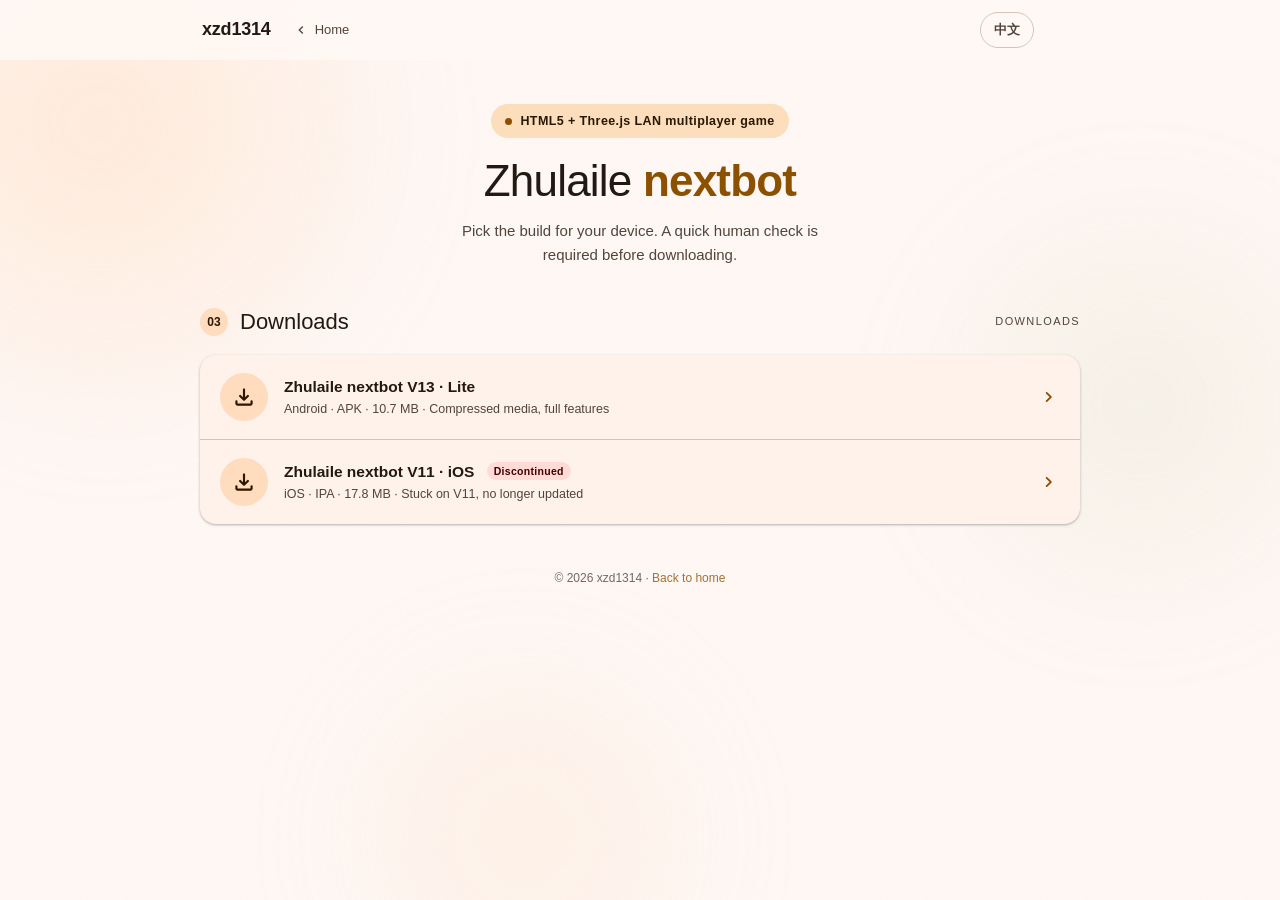
==== zhulai/index.html @ b6c8a09b "Add standalone /zhulai download page with Turnstile verification" ====
<!DOCTYPE html>
<html lang="zh-CN" data-theme="light" data-lang="zh">
<head>
<meta charset="UTF-8">
<meta name="viewport" content="width=device-width, initial-scale=1, viewport-fit=cover">
<meta name="theme-color" content="#FFF8F5">
<meta http-equiv="Cache-Control" content="no-cache, no-store, must-revalidate">
<title>猪来了 nextbot · 下载</title>
<meta name="description" content="猪来了 nextbot 安卓 / iOS 客户端下载页，下载前需完成人机验证。">
<link rel="canonical" href="https://xzd1314.top/zhulai">
<link rel="icon" href="/favicon.ico" sizes="32x32">
<link rel="icon" href="/favicon.svg" type="image/svg+xml">
<link rel="apple-touch-icon" href="/apple-touch-icon.png">
<style>
/* ============ M3 tokens ============ */
:root{
  --primary:#8B5000;            --on-primary:#FFFFFF;
  --primary-container:#FFDCBE;  --on-primary-container:#2D1600;
  --secondary:#6F5B40;          --on-secondary:#FFFFFF;
  --secondary-container:#FCDEBC;--on-secondary-container:#281806;
  --tertiary:#58633C;           --on-tertiary:#FFFFFF;
  --tertiary-container:#DCE8B4; --on-tertiary-container:#161E01;
  --error:#BA1A1A;              --error-container:#FFDAD6; --on-error-container:#410002;
  --surface:#FFF8F5;            --on-surface:#221A12;
  --surface-variant:#F3DFD1;    --on-surface-variant:#52443A;
  --surface-container-lowest:#FFFFFF;
  --surface-container-low:#FFF2EA;
  --surface-container:#F9E9DE;
  --surface-container-high:#F3E3D8;
  --surface-container-highest:#EDDDD2;
  --outline:#857469;            --outline-variant:#D7C3B5;
  --inverse-surface:#382E27;     --inverse-on-surface:#FCEDE2;
  --shadow:0,0,0;
  --appbar-bg:rgba(255,248,245,.86);
  --state-hover:rgba(34,26,18,.06);
  --state-press:rgba(34,26,18,.12);
  --glass:rgba(255,255,255,.34);
  --glass-border:rgba(255,255,255,.85);
  --glass-shadow:0 10px 40px rgba(80,50,20,.26);
  --font:"Roboto","Noto Sans SC",-apple-system,BlinkMacSystemFont,"Segoe UI","PingFang SC","Microsoft YaHei",sans-serif;
  --r-xs:8px; --r-sm:12px; --r-md:16px; --r-lg:28px; --r-full:999px;
  --ease:cubic-bezier(.2,0,0,1);
}
[data-theme="dark"]{
  --primary:#FFB86B;            --on-primary:#4A2800;
  --primary-container:#6A3C00;  --on-primary-container:#FFDCBE;
  --secondary:#DFC3A4;          --on-secondary:#3E2D16;
  --secondary-container:#57442B;--on-secondary-container:#FCDEBC;
  --tertiary:#C0CC9A;           --on-tertiary:#2A340F;
  --tertiary-container:#414B27; --on-tertiary-container:#DCE8B4;
  --error:#FFB4AB;              --error-container:#93000A; --on-error-container:#FFDAD6;
  --surface:#191210;            --on-surface:#EFE0D6;
  --surface-variant:#52443A;    --on-surface-variant:#D7C3B5;
  --surface-container-lowest:#120D0B;
  --surface-container-low:#221A16;
  --surface-container:#261E1A;
  --surface-container-high:#312823;
  --surface-container-highest:#3C332D;
  --outline:#A08D80;            --outline-variant:#52443A;
  --inverse-surface:#EFE0D6;    --inverse-on-surface:#382E27;
  --shadow:0,0,0;
  --appbar-bg:rgba(25,18,16,.86);
  --state-hover:rgba(239,224,214,.08);
  --state-press:rgba(239,224,214,.14);
  --glass:rgba(34,27,23,.42);
  --glass-border:rgba(255,255,255,.22);
  --glass-shadow:0 10px 40px rgba(0,0,0,.6);
}
*{box-sizing:border-box;margin:0;padding:0}
html{scroll-behavior:smooth;-webkit-text-size-adjust:100%}
body{
  font-family:var(--font);background:var(--surface);color:var(--on-surface);
  line-height:1.5;-webkit-font-smoothing:antialiased;font-size:16px;min-height:100vh;
  transition:background .3s var(--ease),color .3s var(--ease);
}
img{display:block;max-width:100%}
a{color:inherit;text-decoration:none}
button{font-family:inherit}
.wrap{width:min(880px,100% - 48px);margin-inline:auto}
@media(max-width:600px){.wrap{width:calc(100% - 32px)}}
.i{width:24px;height:24px;fill:currentColor;flex:none;display:block}
.i-20{width:20px;height:20px}

/* ===== 语言切换 ===== */
[data-lang="zh"] .en{display:none!important}
[data-lang="en"] .zh{display:none!important}

/* ===== 背景 ===== */
.bg{position:fixed;inset:0;z-index:-1;overflow:hidden;pointer-events:none}
.bg i{position:absolute;display:block;border-radius:50%;filter:blur(60px);opacity:.45;animation:float 18s ease-in-out infinite}
.bg .b1{width:44vw;height:44vw;min-width:300px;min-height:300px;left:-10vw;top:-8vw;
  background:radial-gradient(circle at 40% 40%,rgba(255,196,140,.6),transparent 70%)}
.bg .b2{width:38vw;height:38vw;min-width:260px;min-height:260px;right:-8vw;top:18vh;
  background:radial-gradient(circle at 50% 50%,rgba(190,205,150,.4),transparent 70%);animation-delay:-6s}
.bg .b3{width:34vw;height:34vw;min-width:240px;min-height:240px;left:24vw;bottom:-12vw;
  background:radial-gradient(circle at 50% 50%,rgba(255,214,170,.5),transparent 70%);animation-delay:-12s}
@keyframes float{0%,100%{transform:translate3d(0,0,0)}50%{transform:translate3d(0,-24px,0)}}
.bg-noise{position:fixed;inset:0;z-index:-1;pointer-events:none;opacity:.035;mix-blend-mode:multiply;
  background-image:url("data:image/svg+xml,%3Csvg xmlns='http://www.w3.org/2000/svg' width='160' height='160'%3E%3Cfilter id='n'%3E%3CfeTurbulence type='fractalNoise' baseFrequency='.8' numOctaves='3'/%3E%3C/filter%3E%3Crect width='160' height='160' filter='url(%23n)'/%3E%3C/svg%3E")}
[data-theme="dark"] .bg-noise{mix-blend-mode:screen;opacity:.05}
@media (prefers-reduced-motion: reduce){.bg i{animation:none}}

/* ===== Top app bar ===== */
.appbar{position:sticky;top:0;z-index:100;height:60px;background:var(--appbar-bg);
  backdrop-filter:blur(16px) saturate(1.2);-webkit-backdrop-filter:blur(16px) saturate(1.2);
  border-bottom:1px solid transparent;transition:border-color .2s,background .2s}
.appbar.scrolled{border-bottom-color:var(--outline-variant);background:var(--surface-container)}
.appbar .wrap{height:100%;display:flex;align-items:center;gap:6px}
.appbar .title{font-size:18px;font-weight:600;margin-left:2px;letter-spacing:-.2px}
.back-link{display:inline-flex;align-items:center;gap:6px;font-size:13px;font-weight:500;
  color:var(--on-surface-variant);padding:6px 10px;border-radius:var(--r-full);margin-left:6px;
  transition:background .2s,color .2s}
.back-link:hover{background:var(--state-hover);color:var(--on-surface)}
.back-link .i{width:16px;height:16px}
.appbar .spacer{flex:1}
.icon-btn{width:40px;height:40px;border-radius:var(--r-full);border:0;background:transparent;
  color:var(--on-surface-variant);display:grid;place-items:center;cursor:pointer;
  transition:background .3s var(--ease),color .3s var(--ease),transform .3s var(--ease)}
.icon-btn:hover{background:var(--state-hover);color:var(--on-surface)}
.icon-btn:active{background:var(--state-press);transform:scale(.92)}
.lang-btn{width:auto;padding:0 13px;height:36px;border-radius:var(--r-full);font-size:13px;font-weight:600;
  border:1px solid var(--outline-variant);color:var(--on-surface-variant);background:transparent;cursor:pointer}
.lang-btn:hover{background:var(--state-hover);color:var(--on-surface)}
.lang-btn:active{background:var(--state-press)}

/* ===== Hero ===== */
.hero{padding:44px 0 12px;text-align:center}
.hero .badge-top{display:inline-flex;align-items:center;gap:8px;height:34px;padding:0 14px;
  border-radius:var(--r-full);background:var(--secondary-container);color:var(--on-secondary-container);
  font-size:12.5px;font-weight:600;letter-spacing:.4px;margin-bottom:18px}
.hero .badge-top .dot{width:7px;height:7px;border-radius:50%;background:var(--primary)}
.hero h1{font-size:clamp(30px,6vw,44px);line-height:1.15;font-weight:500;letter-spacing:-.8px;margin-bottom:12px}
.hero h1 b{font-weight:700;color:var(--primary)}
.hero .lede{font-size:15px;line-height:24px;color:var(--on-surface-variant);max-width:44ch;margin:0 auto}

/* ===== Sections ===== */
section{padding:28px 0 8px}
.sec-head{display:flex;align-items:center;gap:12px;margin-bottom:18px}
.sec-head .num{width:28px;height:28px;border-radius:var(--r-full);background:var(--primary-container);
  color:var(--on-primary-container);display:grid;place-items:center;font-size:12px;font-weight:700;flex:none}
h2{font-size:22px;line-height:30px;font-weight:500}
.sec-head .en-label{margin-left:auto;font-size:11px;letter-spacing:1.4px;text-transform:uppercase;color:var(--on-surface-variant)}

/* ===== Download cards ===== */
.dl-card{background:var(--surface-container-low);border-radius:var(--r-md);overflow:hidden;
  box-shadow:0 1px 2px rgba(var(--shadow),.2),0 1px 3px 1px rgba(var(--shadow),.08)}
.dl-item{display:flex;align-items:center;gap:16px;padding:18px 20px;cursor:pointer;position:relative;overflow:hidden;
  transition:background .3s var(--ease),box-shadow .35s var(--ease),transform .35s var(--ease);
  -webkit-tap-highlight-color:transparent}
.dl-item:hover{box-shadow:inset 0 0 0 1px var(--outline-variant),0 6px 18px -8px rgba(80,50,20,.28)}
.dl-item:active{transform:scale(.995)}
.dl-item + .dl-item{border-top:1px solid var(--outline-variant)}
.dl-item:hover{background:var(--surface-container)}
.dl-ico{width:48px;height:48px;border-radius:var(--r-full);background:var(--primary-container);
  color:var(--on-primary-container);display:grid;place-items:center;flex:none}
.dl-ico .i{width:26px;height:26px}
.dl-txt{flex:1;min-width:0}
.dl-txt .n{font-size:15.5px;font-weight:600;line-height:22px}
.dl-txt .m{font-size:12.5px;color:var(--on-surface-variant);line-height:18px;margin-top:2px}
.dl-item > .chev{color:var(--primary);width:22px;height:22px;flex:none}
.badge{display:inline-flex;align-items:center;height:18px;padding:0 7px;margin-left:8px;border-radius:999px;
  background:var(--error-container);color:var(--on-error-container);font-size:10.5px;font-weight:600;letter-spacing:.3px;vertical-align:2px}
@media(max-width:520px){
  .dl-item{gap:12px;padding:16px 14px}
  .dl-ico{width:42px;height:42px}
  .dl-ico .i{width:23px;height:23px}
  .dl-txt .n{font-size:14px;line-height:20px}
  .dl-txt .m{font-size:11.5px;line-height:17px}
  .badge{font-size:9.5px;height:16px;margin-left:5px}
}

/* ===== Buttons ===== */
.btn{height:42px;padding:0 22px;border-radius:var(--r-full);border:0;cursor:pointer;
  font-size:14px;font-weight:600;letter-spacing:.1px;display:inline-flex;align-items:center;justify-content:center;gap:8px;
  transition:box-shadow .38s var(--ease),background .28s var(--ease),transform .28s var(--ease),color .28s var(--ease)}
.btn-filled{background:var(--primary);color:var(--on-primary)}
.btn-filled:hover{box-shadow:0 1px 2px rgba(var(--shadow),.3),0 2px 6px 2px rgba(var(--shadow),.15)}
.btn-outlined{background:transparent;color:var(--primary);border:1px solid var(--outline)}
.btn-outlined:hover{background:rgba(139,80,0,.08)}
[data-theme="dark"] .btn-outlined:hover{background:rgba(255,184,107,.1)}
.btn:active{transform:scale(.97)}

/* ===== Dialogs ===== */
.dlg-backdrop{position:fixed;inset:0;z-index:200;display:grid;place-items:center;padding:20px;
  background:rgba(20,12,8,.5);backdrop-filter:blur(6px);-webkit-backdrop-filter:blur(6px);animation:fadeIn .2s var(--ease)}
.dlg-backdrop[hidden]{display:none}
@keyframes fadeIn{from{opacity:0}to{opacity:1}}
.dlg{width:min(420px,100%);max-height:calc(100vh - 40px);overflow:auto;background:var(--surface-container-high);color:var(--on-surface);
  border-radius:var(--r-lg);padding:24px;box-shadow:0 12px 40px rgba(0,0,0,.35);animation:pop .26s var(--ease)}
@keyframes pop{from{transform:scale(.94) translateY(10px);opacity:0}to{transform:scale(1) translateY(0);opacity:1}}
.dlg h3{font-size:19px;font-weight:600;margin-bottom:8px}
.dlg p{font-size:13.5px;line-height:20px;color:var(--on-surface-variant);margin-bottom:6px}
.dlg-actions{display:flex;justify-content:flex-end;gap:10px;margin-top:18px;flex-wrap:wrap}
.ts-box{margin-top:14px;min-height:0}
#dlStatus{min-height:18px;margin:10px 0 0;font-size:13.5px;font-weight:600;color:var(--tertiary)}
@media(max-width:520px){.dlg{padding:20px}.dlg-actions .btn{flex:1}}

/* ===== Footer ===== */
.foot{text-align:center;color:var(--on-surface-variant);font-size:12px;line-height:20px;
  padding:36px 16px 40px;opacity:.8}
.foot a{color:var(--primary);font-weight:500}
</style>
</head>
<body id="top">
<div class="bg" aria-hidden="true"><i class="b1"></i><i class="b2"></i><i class="b3"></i></div>
<div class="bg-noise" aria-hidden="true"></div>

<header class="appbar" id="appbar">
  <div class="wrap">
    <span class="title">xzd1314</span>
    <a class="back-link" href="/" aria-label="返回主页">
      <svg class="i" viewBox="0 0 24 24"><path d="M15.41 7.41 14 6l-6 6 6 6 1.41-1.41L10.83 12z"/></svg>
      <span class="zh">主页</span><span class="en">Home</span>
    </a>
    <div class="spacer"></div>
    <button class="lang-btn" id="langBtn" aria-label="Switch language">
      <span class="zh">EN</span><span class="en">中文</span>
    </button>
    <button class="icon-btn" id="themeBtn" aria-label="切换主题">
      <svg class="i" id="themeIcon" viewBox="0 0 960 960"></svg>
    </button>
  </div>
</header>

<main class="wrap">
  <section class="hero">
    <span class="badge-top"><span class="dot"></span><span class="zh">HTML5 + Three.js 局域网联机游戏</span><span class="en">HTML5 + Three.js LAN multiplayer game</span></span>
    <h1><span class="zh">猪来了 </span><span class="en">Zhulaile </span><b>nextbot</b></h1>
    <p class="lede"><span class="zh">选择适合你设备的版本下载。为了保护资源，下载前需要完成一次人机验证。</span><span class="en">Pick the build for your device. A quick human check is required before downloading.</span></p>
  </section>

  <section id="downloads">
    <div class="sec-head"><span class="num">03</span>
      <h2><span class="zh">下载</span><span class="en">Downloads</span></h2>
      <span class="en-label">Downloads</span></div>
    <div class="dl-card">
      <a class="dl-item" role="link" tabindex="0" data-href="https://cdn.xzd1314.top/downloads/zhulaile-nextbot-v13.apk">
        <div class="dl-ico"><svg class="i" viewBox="0 -960 960 960"><path d="M480-337q-8 0-15-2.5t-13-8.5L308-492q-12-12-11.5-28t11.5-28q12-12 28.5-12.5T365-549l75 75v-286q0-17 11.5-28.5T480-800q17 0 28.5 11.5T520-760v286l75-75q12-12 28.5-11.5T652-548q11 12 11.5 28T652-492L508-348q-6 6-13 8.5t-15 2.5ZM240-160q-33 0-56.5-23.5T160-240v-80q0-17 11.5-28.5T200-360q17 0 28.5 11.5T240-320v80h480v-80q0-17 11.5-28.5T760-360q17 0 28.5 11.5T800-320v80q0 33-23.5 56.5T720-160H240Z"/></svg></div>
        <div class="dl-txt"><div class="n"><span class="zh">猪来了 nextbot V13 · 轻量版</span><span class="en">Zhulaile nextbot V13 · Lite</span></div>
          <div class="m"><span class="zh">Android · APK · 10.7 MB · 素材压缩（图片/音频降质），功能完整</span><span class="en">Android · APK · 10.7 MB · Compressed media, full features</span></div></div>
        <svg class="i chev" viewBox="0 -960 960 960"><path d="M504-480 348-636q-11-11-11-28t11-28q11-11 28-11t28 11l184 184q6 6 8.5 13t2.5 15q0 8-2.5 15t-8.5 13L404-268q-11 11-28 11t-28-11q-11-11-11-28t11-28l156-156Z"/></svg>
      </a>
      <a class="dl-item" role="link" tabindex="0" data-href="https://cdn.xzd1314.top/downloads/zhulaile-nextbot-v11.ipa" data-ios="1">
        <div class="dl-ico"><svg class="i" viewBox="0 -960 960 960"><path d="M480-337q-8 0-15-2.5t-13-8.5L308-492q-12-12-11.5-28t11.5-28q12-12 28.5-12.5T365-549l75 75v-286q0-17 11.5-28.5T480-800q17 0 28.5 11.5T520-760v286l75-75q12-12 28.5-11.5T652-548q11 12 11.5 28T652-492L508-348q-6 6-13 8.5t-15 2.5ZM240-160q-33 0-56.5-23.5T160-240v-80q0-17 11.5-28.5T200-360q17 0 28.5 11.5T240-320v80h480v-80q0-17 11.5-28.5T760-360q17 0 28.5 11.5T800-320v80q0 33-23.5 56.5T720-160H240Z"/></svg></div>
        <div class="dl-txt"><div class="n"><span class="zh">猪来了 nextbot V11 · iOS</span><span class="en">Zhulaile nextbot V11 · iOS</span>
            <span class="badge"><span class="zh">已停止更新</span><span class="en">Discontinued</span></span></div>
          <div class="m">iOS · IPA · 17.8 MB · <span class="zh">停留在 V11，不再更新</span><span class="en">Stuck on V11, no longer updated</span></div></div>
        <svg class="i chev" viewBox="0 -960 960 960"><path d="M504-480 348-636q-11-11-11-28t11-28q11-11 28-11t28 11l184 184q6 6 8.5 13t2.5 15q0 8-2.5 15t-8.5 13L404-268q-11 11-28 11t-28-11q-11-11-11-28t11-28l156-156Z"/></svg>
      </a>
    </div>
  </section>
</main>

<div class="foot">
  <span class="zh">© 2026 xzd1314 · </span><span class="en">© 2026 xzd1314 · </span>
  <a href="/"><span class="zh">返回主页</span><span class="en">Back to home</span></a>
</div>

<!-- iOS 停止更新提示 -->
<div class="dlg-backdrop" id="iosBackdrop" hidden>
  <div class="dlg" role="dialog" aria-modal="true" aria-labelledby="iosTitle">
    <h3 id="iosTitle"><span class="zh">iOS 版已停止更新</span><span class="en">iOS version discontinued</span></h3>
    <p><span class="zh">iPhone / iPad 版本永久停留在 V11，不会再更新，功能可能落后于安卓版。确定继续下载吗？</span>
       <span class="en">The iOS build is permanently stuck on V11 and will not be updated. Continue anyway?</span></p>
    <div class="dlg-actions">
      <button class="btn btn-outlined" id="iosCancel" type="button"><span class="zh">取消</span><span class="en">Cancel</span></button>
      <button class="btn btn-filled" id="iosOk" type="button"><span class="zh">继续下载</span><span class="en">Continue</span></button>
    </div>
  </div>
</div>

<!-- 下载前人机验证 -->
<div class="dlg-backdrop" id="dlgBackdrop" hidden>
  <div class="dlg" role="dialog" aria-modal="true" aria-labelledby="dlgTitle">
    <h3 id="dlgTitle"><span class="zh">下载前先验证</span><span class="en">Verify before download</span></h3>
    <p><span class="zh">完成下面的人机验证后会自动开始下载。</span><span class="en">Complete the check below and the download starts automatically.</span></p>
    <div class="ts-box" id="dlTs"></div>
    <p id="dlStatus"></p>
    <div class="dlg-actions">
      <button class="btn btn-outlined" id="dlgCancel" type="button"><span class="zh">取消</span><span class="en">Cancel</span></button>
    </div>
  </div>
</div>

<script src="https://challenges.cloudflare.com/turnstile/v0/api.js?render=explicit" async defer></script>
<script>
(function(){
  var root=document.documentElement;
  var params=new URLSearchParams(location.search);

  /* ---------- 主题 ---------- */
  var SUN='M480-360q50 0 85-35t35-85q0-50-35-85t-85-35q-50 0-85 35t-35 85q0 50 35 85t85 35Zm0 80q-83 0-141.5-58.5T280-480q0-83 58.5-141.5T480-680q83 0 141.5 58.5T680-480q0 83-58.5 141.5T480-280ZM80-440q-17 0-28.5-11.5T40-480q0-17 11.5-28.5T80-520h80q17 0 28.5 11.5T200-480q0 17-11.5 28.5T160-440H80Zm720 0q-17 0-28.5-11.5T760-480q0-17 11.5-28.5T800-520h80q17 0 28.5 11.5T920-480q0 17-11.5 28.5T880-440h-80ZM480-760q-17 0-28.5-11.5T440-800v-80q0-17 11.5-28.5T480-920q17 0 28.5 11.5T520-880v80q0 17-11.5 28.5T480-760Zm0 720q-17 0-28.5-11.5T440-80v-80q0-17 11.5-28.5T480-200q17 0 28.5 11.5T520-160v80q0 17-11.5 28.5T480-40ZM226-678l-43-42q-12-11-11.5-28t11.5-29q12-12 29-12t28 12l42 43q11 12 11 28t-11 28q-11 12-27.5 11.5T226-678Zm494 495-42-43q-11-12-11-28.5t11-27.5q11-12 27.5-11.5T734-282l43 42q12 11 11.5 28T777-183q-12 12-29 12t-28-12Zm-42-495q-12-11-11.5-27.5T678-734l42-43q11-12 28-11.5t29 11.5q12 12 12 29t-12 28l-43 42q-12 11-28 11t-28-11ZM183-183q-12-12-12-29t12-28l43-42q12-11 28.5-11t27.5 11q12 11 11.5 27.5T282-226l-42 43q-11 12-28 11.5T183-183Zm297-297Z';
  var MOON='M480-120q-151 0-255.5-104.5T120-480q0-138 90-239.5T440-838q13-2 23 3.5t16 14.5q6 9 6.5 21t-7.5 23q-17 26-25.5 55t-8.5 61q0 90 63 153t153 63q31 0 61.5-9t54.5-25q11-7 22.5-6.5T819-479q10 5 15.5 15t3.5 24q-14 138-117.5 229T480-120Zm0-80q88 0 158-48.5T740-375q-20 5-40 8t-40 3q-123 0-209.5-86.5T364-660q0-20 3-40t8-40q-78 32-126.5 102T200-480q0 116 82 198t198 82Zm-10-270Z';
  var saved=localStorage.getItem('theme');
  var prefersDark=matchMedia('(prefers-color-scheme: dark)').matches;
  var qs=params.get('theme');
  var theme=(qs==='dark'||qs==='light')?qs:(saved||(prefersDark?'dark':'light'));
  root.setAttribute('data-theme',theme);
  var metaTheme=document.querySelector('meta[name="theme-color"]');
  function syncTheme(){
    document.getElementById('themeIcon').innerHTML='<path d="'+(theme==='dark'?SUN:MOON)+'"/>';
    if(metaTheme) metaTheme.setAttribute('content',theme==='dark'?'#191210':'#FFF8F5');
  }
  syncTheme();
  document.getElementById('themeBtn').addEventListener('click',function(){
    theme=theme==='dark'?'light':'dark';
    root.setAttribute('data-theme',theme);
    localStorage.setItem('theme',theme);
    syncTheme();
    try{ if(window.turnstile) turnstile.remove('#dlTs'); }catch(e){}
    dlRendered=false;
  });

  /* ---------- 语言 ---------- */
  function curLang(){ return root.getAttribute('data-lang')==='en'?'en':'zh-cn'; }
  function isEn(){ return root.getAttribute('data-lang')==='en'; }
  var storedLang=localStorage.getItem('lang');
  var sysZh=(navigator.language||'zh').toLowerCase().indexOf('zh')===0;
  var qlang=params.get('lang');
  var lang=(qlang==='en'||qlang==='zh')?qlang:(storedLang||(sysZh?'zh':'en'));
  if(lang!=='zh'&&lang!=='en') lang='zh';
  function applyLang(l){
    lang=l;
    root.setAttribute('data-lang',l);
    root.setAttribute('lang', l==='zh'?'zh-CN':'en');
    localStorage.setItem('lang',l);
    document.title = l==='zh' ? '猪来了 nextbot · 下载' : 'Zhulaile nextbot · Download';
  }
  applyLang(lang);
  document.getElementById('langBtn').addEventListener('click',function(){ applyLang(lang==='zh'?'en':'zh'); });

  /* ---------- AppBar 状态 ---------- */
  var bar=document.getElementById('appbar');
  addEventListener('scroll',function(){ bar.classList.toggle('scrolled',scrollY>8); },{passive:true});

  /* ---------- Turnstile 下载验证 ---------- */
  var SK='0x4AAAAAAEYslAufS7xZQ-Jn';
  var dlg=document.getElementById('dlgBackdrop');
  var dlRendered=false, pending=null;
  var dlgOpenedAt=0, dlTimer=null, dlDone=false;
  var DL_MIN_SHOW=1200;

  function onDlToken(tok){
    if(dlDone) return;
    fetch('/api/verify',{
      method:'POST', headers:{'Content-Type':'application/json'},
      body:JSON.stringify({token:tok})
    }).then(function(r){ return r.json(); }).then(function(j){
      if(j && j.ok && !dlDone){
        dlDone=true;
        try{ sessionStorage.setItem('dl_ok','1'); }catch(e){}
        var st=document.getElementById('dlStatus');
        if(st) st.textContent=isEn()?'Verified — starting download…':'验证成功，即将开始下载…';
        var wait=Math.max(0, DL_MIN_SHOW-(Date.now()-dlgOpenedAt));
        dlTimer=setTimeout(function(){
          dlg.hidden=true;
          if(st) st.textContent='';
          if(pending){ location.href=pending; pending=null; }
        }, wait);
      } else if(!dlDone) {
        alert(isEn()?'Verification failed, try again.':'验证失败，请重试。');
        try{ turnstile.reset('#dlTs'); }catch(e){}
      }
    }).catch(function(){
      alert(isEn()?'Verification failed, try again.':'验证失败，请重试。');
      try{ turnstile.reset('#dlTs'); }catch(e){}
    });
  }

  function openDlg(){
    dlg.hidden=false;
    dlgOpenedAt=Date.now(); dlDone=false;
    if(dlTimer){ clearTimeout(dlTimer); dlTimer=null; }
    var st=document.getElementById('dlStatus'); if(st) st.textContent='';
    if(!window.turnstile){ return setTimeout(openDlg,300); }
    if(!dlRendered){
      dlRendered=true;
      turnstile.render('#dlTs',{sitekey:SK, theme:curThemeFromDom(), language:curLang(), callback:onDlToken,
        'expired-callback':function(){ try{turnstile.reset('#dlTs');}catch(e){} },
        'error-callback':function(){ try{turnstile.reset('#dlTs');}catch(e){} }});
    } else {
      try{ turnstile.reset('#dlTs'); }catch(e){}
    }
  }
  function curThemeFromDom(){ return root.getAttribute('data-theme')==='dark'?'dark':'light'; }

  var iosDlg=document.getElementById('iosBackdrop');
  function startDownload(href){
    if(!href) return;
    var ok=false; try{ ok=sessionStorage.getItem('dl_ok')==='1'; }catch(e){}
    if(ok){ location.href=href; return; }
    pending=href; openDlg();
  }

  document.querySelectorAll('.dl-item').forEach(function(a){
    function activate(e){
      if(e) e.preventDefault();
      var href=a.getAttribute('data-href');
      var ack=false; try{ ack=sessionStorage.getItem('ios_ack')==='1'; }catch(e){}
      if(a.hasAttribute('data-ios') && !ack){ pending=href; if(iosDlg) iosDlg.hidden=false; return; }
      startDownload(href);
    }
    a.addEventListener('click',activate);
    a.addEventListener('keydown',function(e){
      if(e.key==='Enter'||e.key===' '){ e.preventDefault(); activate(); }
    });
  });

  if(iosDlg){
    document.getElementById('iosOk').addEventListener('click',function(){
      try{ sessionStorage.setItem('ios_ack','1'); }catch(e){}
      iosDlg.hidden=true; startDownload(pending);
    });
    document.getElementById('iosCancel').addEventListener('click',function(){ iosDlg.hidden=true; pending=null; });
    iosDlg.addEventListener('click',function(e){ if(e.target===iosDlg){ iosDlg.hidden=true; pending=null; } });
  }

  function closeDlg(){
    dlg.hidden=true; pending=null;
    if(dlTimer){ clearTimeout(dlTimer); dlTimer=null; }
    dlDone=false;
    var st=document.getElementById('dlStatus'); if(st) st.textContent='';
    try{ turnstile.reset('#dlTs'); }catch(e){}
  }
  document.getElementById('dlgCancel').addEventListener('click',closeDlg);
  dlg.addEventListener('click',function(e){ if(e.target===dlg) closeDlg(); });
  document.addEventListener('keydown',function(e){
    if(e.key==='Escape'){ if(!dlg.hidden) closeDlg(); if(iosDlg&&!iosDlg.hidden){iosDlg.hidden=true;pending=null;} }
  });

  /* ---------- 触控涟漪 ---------- */
  document.addEventListener('pointerdown',function(ev){
    var host=ev.target.closest('.btn,.icon-btn,.lang-btn,.dl-item,.back-link');
    if(!host) return;
    var r=host.getBoundingClientRect();
    var d=Math.max(r.width,r.height);
    var s=document.createElement('span');
    s.className='ripple';
    s.style.cssText='position:absolute;border-radius:50%;transform:scale(0);pointer-events:none;background:currentColor;opacity:.18;animation:rip .6s var(--ease) forwards;width:'+d+'px;height:'+d+'px;left:'+(ev.clientX-r.left-d/2)+'px;top:'+(ev.clientY-r.top-d/2)+'px;';
    host.appendChild(s);
    setTimeout(function(){ s.remove(); },620);
  });
  var rp=document.createElement('style');
  rp.textContent='@keyframes rip{to{transform:scale(2.6);opacity:0}}';
  document.head.appendChild(rp);
})();
</script>
</body>
</html>
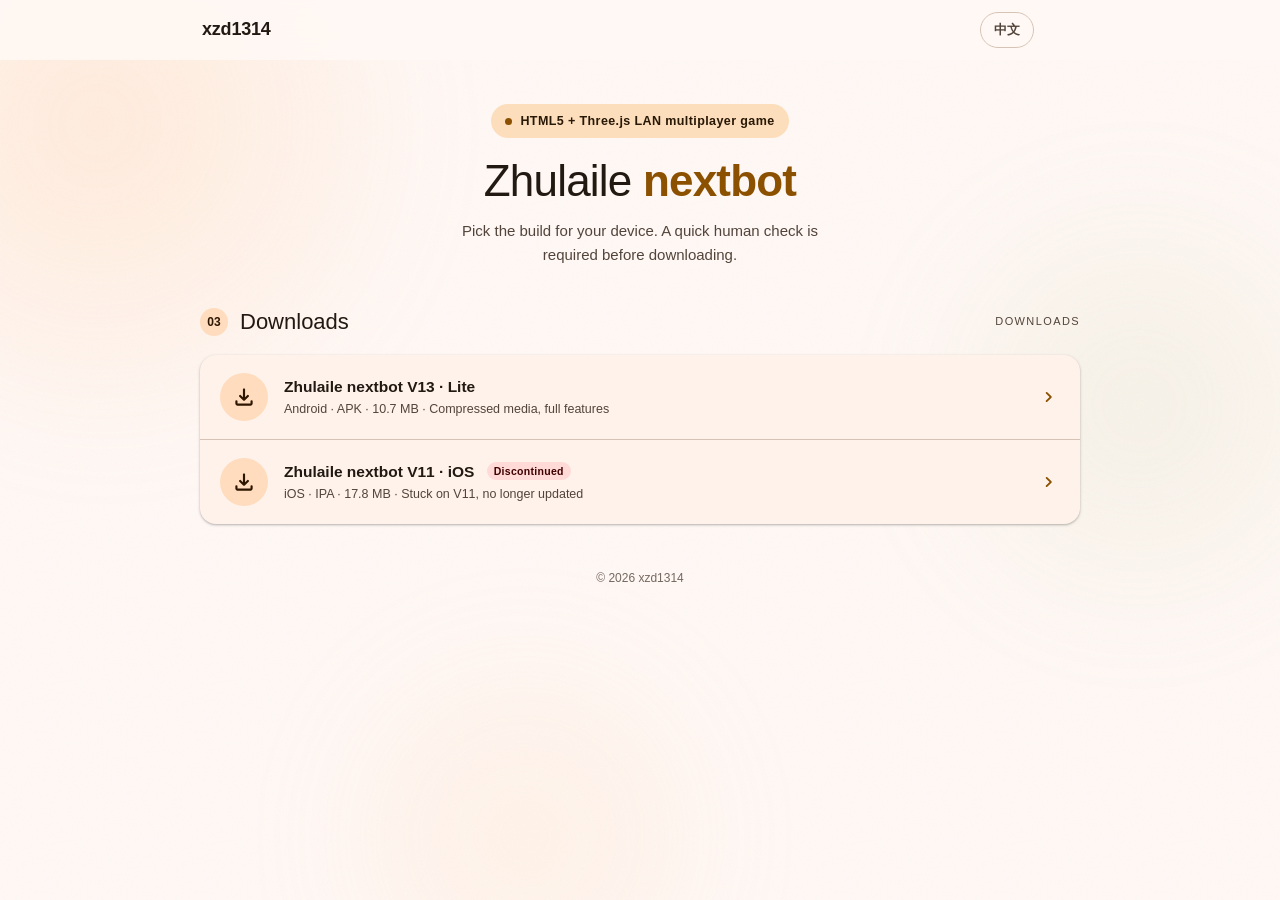
==== commit 68fcd3e4: "Remove back-to-home links from /zhulai page" ====
--- a/zhulai/index.html
+++ b/zhulai/index.html
@@ -107,11 +107,6 @@
 .appbar.scrolled{border-bottom-color:var(--outline-variant);background:var(--surface-container)}
 .appbar .wrap{height:100%;display:flex;align-items:center;gap:6px}
 .appbar .title{font-size:18px;font-weight:600;margin-left:2px;letter-spacing:-.2px}
-.back-link{display:inline-flex;align-items:center;gap:6px;font-size:13px;font-weight:500;
-  color:var(--on-surface-variant);padding:6px 10px;border-radius:var(--r-full);margin-left:6px;
-  transition:background .2s,color .2s}
-.back-link:hover{background:var(--state-hover);color:var(--on-surface)}
-.back-link .i{width:16px;height:16px}
 .appbar .spacer{flex:1}
 .icon-btn{width:40px;height:40px;border-radius:var(--r-full);border:0;background:transparent;
   color:var(--on-surface-variant);display:grid;place-items:center;cursor:pointer;
@@ -198,7 +193,6 @@
 /* ===== Footer ===== */
 .foot{text-align:center;color:var(--on-surface-variant);font-size:12px;line-height:20px;
   padding:36px 16px 40px;opacity:.8}
-.foot a{color:var(--primary);font-weight:500}
 </style>
 </head>
 <body id="top">
@@ -208,10 +202,6 @@
 <header class="appbar" id="appbar">
   <div class="wrap">
     <span class="title">xzd1314</span>
-    <a class="back-link" href="/" aria-label="返回主页">
-      <svg class="i" viewBox="0 0 24 24"><path d="M15.41 7.41 14 6l-6 6 6 6 1.41-1.41L10.83 12z"/></svg>
-      <span class="zh">主页</span><span class="en">Home</span>
-    </a>
     <div class="spacer"></div>
     <button class="lang-btn" id="langBtn" aria-label="Switch language">
       <span class="zh">EN</span><span class="en">中文</span>
@@ -252,8 +242,7 @@
 </main>
 
 <div class="foot">
-  <span class="zh">© 2026 xzd1314 · </span><span class="en">© 2026 xzd1314 · </span>
-  <a href="/"><span class="zh">返回主页</span><span class="en">Back to home</span></a>
+  <span class="zh">© 2026 xzd1314</span><span class="en">© 2026 xzd1314</span>
 </div>
 
 <!-- iOS 停止更新提示 -->
@@ -430,7 +419,7 @@
 
   /* ---------- 触控涟漪 ---------- */
   document.addEventListener('pointerdown',function(ev){
-    var host=ev.target.closest('.btn,.icon-btn,.lang-btn,.dl-item,.back-link');
+    var host=ev.target.closest('.btn,.icon-btn,.lang-btn,.dl-item');
     if(!host) return;
     var r=host.getBoundingClientRect();
     var d=Math.max(r.width,r.height);
